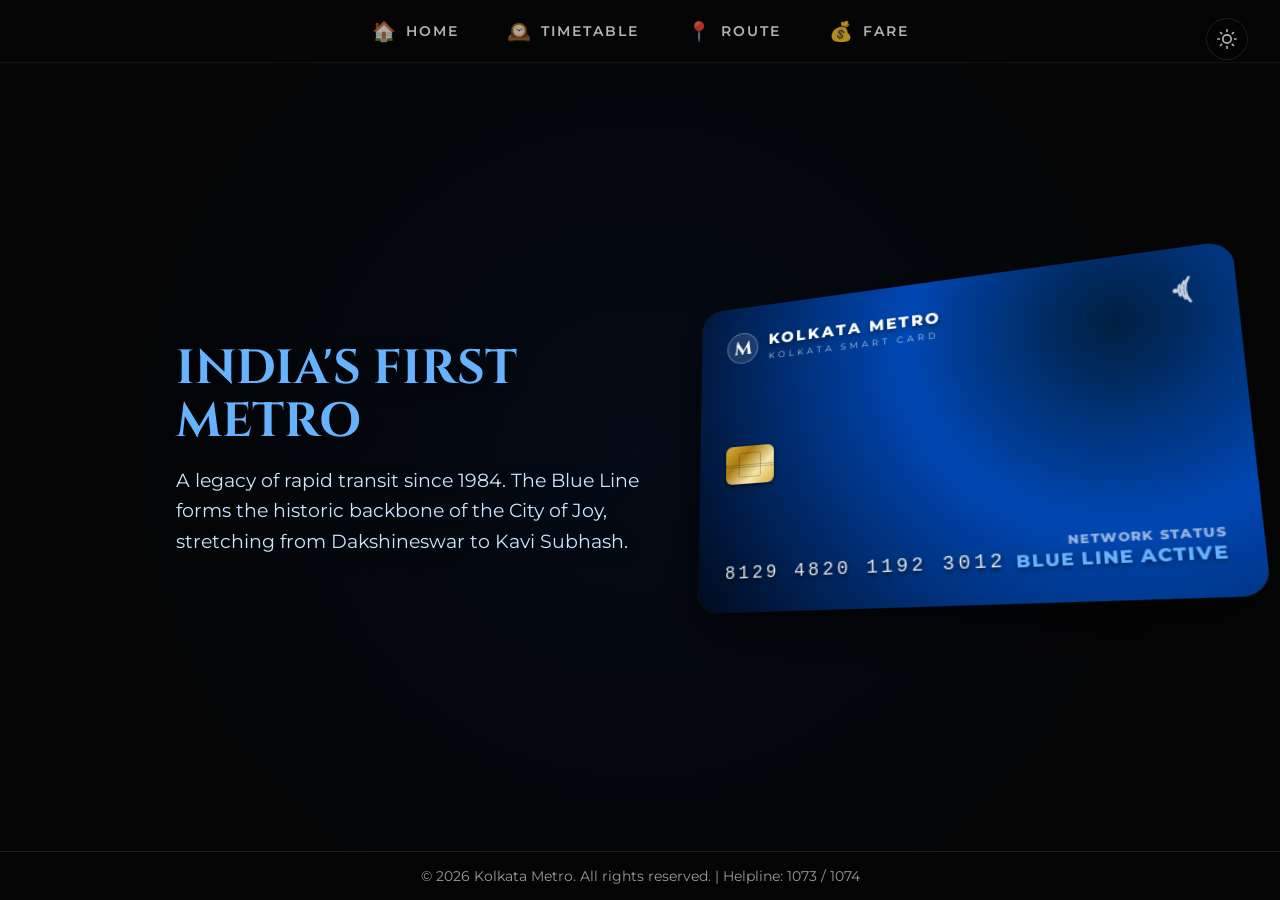
==== index.html @ 082eee9c "Add files via upload" ====
<!DOCTYPE html>
<html lang="en">
<head>
<meta charset="UTF-8">
<meta name="viewport" content="width=device-width, initial-scale=1.0">
<title>Kolkata Metro - The Lifeline</title>
<link href="https://fonts.googleapis.com/css2?family=Cinzel:wght@600;700&family=Montserrat:wght@300;400;600;800&display=swap" rel="stylesheet">

<style>
* {
    box-sizing: border-box;
    margin: 0;
    padding: 0;
}

body, html {
    width: 100%;
    height: 100%;
    background-color: #050505;
    font-family: 'Montserrat', sans-serif;
    overflow: hidden;
    color: #fff;
    transition: background-color 0.5s ease, color 0.5s ease;
    cursor: url("data:image/svg+xml;charset=utf-8,%3Csvg xmlns='http://www.w3.org/2000/svg' width='32' height='32' viewBox='0 0 32 32'%3E%3Crect x='6' y='4' width='20' height='24' rx='4' fill='%230047b3'/%3E%3Crect x='8' y='18' width='16' height='2' fill='%23ffcc80'/%3E%3Crect x='9' y='7' width='14' height='8' rx='1' fill='%23050505'/%3E%3Ccircle cx='11' cy='23' r='2' fill='%23fff'/%3E%3Ccircle cx='21' cy='23' r='2' fill='%23fff'/%3E%3C/svg%3E") 16 16, auto;
    user-select: none;
    -webkit-user-select: none;
    -moz-user-select: none;
    -ms-user-select: none;
}

a, button, .theme-toggle {
    cursor: url("data:image/svg+xml;charset=utf-8,%3Csvg xmlns='http://www.w3.org/2000/svg' width='32' height='32' viewBox='0 0 32 32'%3E%3Crect x='6' y='4' width='20' height='24' rx='4' fill='%238e24aa'/%3E%3Crect x='8' y='18' width='16' height='2' fill='%23fff'/%3E%3Crect x='9' y='7' width='14' height='8' rx='1' fill='%23050505'/%3E%3Ccircle cx='11' cy='23' r='2' fill='%23ffd700'/%3E%3Ccircle cx='21' cy='23' r='2' fill='%23ffd700'/%3E%3C/svg%3E") 16 16, pointer !important;
}

nav {
    position: fixed;
    top: 0;
    z-index: 100;
    width: 100%;
    background: rgba(5, 5, 5, 0.7);
    backdrop-filter: blur(15px);
    border-bottom: 1px solid rgba(255,255,255,0.05);
    display: flex;
    justify-content: center;
    padding: 1.2rem;
    transition: all 0.3s ease;
}

nav ul {
    display: flex;
    gap: 3rem;
    list-style: none;
}

nav a {
    display: flex;
    align-items: center;
    gap: 8px;
    color: rgba(255,255,255,0.7);
    text-decoration: none;
    font-weight: 600;
    letter-spacing: 2px;
    font-size: 0.85rem;
    text-transform: uppercase;
    transition: color 0.3s ease, text-shadow 0.3s ease;
}

.nav-icon {
    font-size: 1.2rem;
    transition: transform 0.3s ease, filter 0.3s ease;
}

nav a:hover, nav a.active {
    color: #fff;
    text-shadow: 0 0 10px rgba(255,255,255,0.5);
}

.theme-toggle {
    position: fixed;
    right: 2rem;
    top: 1.1rem;
    background: rgba(5, 5, 5, 0.7);
    padding: 10px;
    border-radius: 50%;
    border: 1px solid rgba(255,255,255,0.1);
    backdrop-filter: blur(10px);
    z-index: 105;
    color: rgba(255,255,255,0.7);
    transition: color 0.3s ease, background 0.3s ease;
    display: flex;
    align-items: center;
    justify-content: center;
}

.theme-toggle:hover {
    color: #fff;
}

#app-footer {
    position: fixed; 
    bottom: 0; 
    width: 100%; 
    background: rgba(5, 5, 5, 0.9); 
    backdrop-filter: blur(10px); 
    border-top: 1px solid rgba(255,255,255,0.1); 
    padding: 1rem; 
    text-align: center; 
    z-index: 99; 
    color: rgba(255,255,255,0.6); 
    font-size: 0.85rem;
}

body[data-theme="light"] { background-color: #f4f6f9; color: #1a1a1a; }
body[data-theme="light"] nav { background: rgba(255, 255, 255, 0.95); border-bottom: 1px solid rgba(0,0,0,0.1); }
body[data-theme="light"] nav a { color: rgba(0,0,0,0.6); }
body[data-theme="light"] nav a:hover, body[data-theme="light"] nav a.active { color: #0047b3; text-shadow: none; }
body[data-theme="light"] nav a.active::before { background: #0047b3; box-shadow: 0 2px 8px rgba(0, 71, 179, 0.4); }
body[data-theme="light"] .theme-toggle { background: rgba(255, 255, 255, 0.9); color: rgba(0,0,0,0.6); border: 1px solid rgba(0,0,0,0.1); }
body[data-theme="light"] .theme-toggle:hover { color: #000; }
body[data-theme="light"] #app-footer { background: rgba(255, 255, 255, 0.9); border-top: 1px solid rgba(0,0,0,0.1); color: rgba(0,0,0,0.6); }

body[data-theme="light"] .card-face { background-color: #fff; box-shadow: 0 20px 50px rgba(0,0,0,0.15), inset 0 0 0 1px rgba(0,0,0,0.1); }
body[data-theme="light"] .card-back { background-color: #f8f9fa; }
body[data-theme="light"] .back-text { color: #555; }
body[data-theme="light"] .back-logo { color: rgba(0,0,0,0.05); }

body[data-theme="light"] .bg-0 { background: radial-gradient(circle at 80% 20%, #e6f0ff 0%, #b3d4ff 40%, #f0f8ff 100%); }
body[data-theme="light"] .bg-1 { background: radial-gradient(circle at 80% 50%, #e6ffe6 0%, #b3ffcc 40%, #f0fff0 100%); }
body[data-theme="light"] .bg-2 { background: radial-gradient(circle at 20% 50%, #fff0e6 0%, #ffd4b3 40%, #fff8f0 100%); }
body[data-theme="light"] .bg-3 { background: radial-gradient(circle at 20% 80%, #f9e6ff 0%, #e6b3ff 40%, #fcf0ff 100%); }
body[data-theme="light"] .bg-4 { background: radial-gradient(circle at 50% 50%, #f2f2f2 0%, #cccccc 40%, #ffffff 100%); }
body[data-theme="light"] .bg-5 { background: radial-gradient(circle at 20% 80%, #ffffe6 0%, #ffffb3 40%, #fffff0 100%); }
body[data-theme="light"] .bg-6 { background: radial-gradient(circle at 50% 80%, #ffe6e6 0%, #ffb3b3 40%, #fff0f0 100%); }

body[data-theme="light"] .metro-logo { background: rgba(0,0,0,0.05); color: #333; border: 1px solid rgba(0,0,0,0.2); }
body[data-theme="light"] .brand-name { color: #111; text-shadow: none; }
body[data-theme="light"] .smart-card-text { color: #555; }
body[data-theme="light"] .card-number { color: #222; text-shadow: none; }
body[data-theme="light"] .status-text { color: #666; }
body[data-theme="light"] .contactless-icon { stroke: #333; }
body[data-theme="light"] .contactless-icon circle { fill: #333; }

body[data-theme="light"][data-section="3"] .card-face { box-shadow: 0 40px 80px rgba(0, 0, 0, 0.15), inset 0 0 0 1px rgba(0, 0, 0, 0.1); }
body[data-theme="light"][data-section="3"] .contactless-icon { filter: drop-shadow(0 0 10px rgba(0,0,0,0.2)); }

body[data-theme="light"] .text-content { text-shadow: none; background: rgba(255,255,255,0.85); border: 1px solid rgba(0,0,0,0.1); border-radius: 15px; }
body[data-theme="light"] .sec-desc { color: #555 !important; }
body[data-theme="light"] .route-item { color: #444; }
body[data-theme="light"] .fare-table { color: #333; }
body[data-theme="light"] .fare-table th, body[data-theme="light"] .fare-table td { border-bottom: 1px solid rgba(0,0,0,0.1); }
body[data-theme="light"] .fare-table th { color: #b38f00; border-bottom: 2px solid rgba(179, 143, 0, 0.4); }
body[data-theme="light"] .restricted-list li { color: #aa2424; }

body[data-theme="light"][data-section="0"] .sec-title, body[data-theme="light"][data-section="0"] .status-value { color: #0047b3; text-shadow: none;}
body[data-theme="light"][data-section="1"] .sec-title, body[data-theme="light"][data-section="1"] .status-value { color: #008040; text-shadow: none;}
body[data-theme="light"][data-section="2"] .sec-title, body[data-theme="light"][data-section="2"] .status-value { color: #cc6600; text-shadow: none;}
body[data-theme="light"][data-section="3"] .sec-title, body[data-theme="light"][data-section="3"] .status-value { color: #6a1b9a; text-shadow: none;}
body[data-theme="light"][data-section="4"] .sec-title, body[data-theme="light"][data-section="4"] .status-value { color: #333333; text-shadow: none;}
body[data-theme="light"][data-section="5"] .sec-title, body[data-theme="light"][data-section="5"] .status-value { color: #b38f00; text-shadow: none;}
body[data-theme="light"][data-section="6"] .sec-title, body[data-theme="light"][data-section="6"] .status-value { color: #cc0000; text-shadow: none;}

body[data-theme="light"] #environment-glow { background: radial-gradient(circle at 50% 50%, rgba(0, 0, 0, 0.05) 0%, transparent 70%) !important; }

#environment-glow {
    position: fixed;
    top: 50%;
    left: 50%;
    transform: translate(-50%, -50%);
    width: 100vw;
    height: 100vh;
    background: radial-gradient(circle at 50% 50%, rgba(0, 71, 179, 0.1) 0%, transparent 70%);
    z-index: 0;
    pointer-events: none;
    transition: background 1.5s ease;
}

#fixed-card-container {
    position: fixed;
    top: 0;
    left: 0;
    width: 100vw;
    height: 100vh;
    z-index: 5;
    perspective: 1200px;
    pointer-events: none;
    animation: float 6s ease-in-out infinite;
}

@keyframes float {
    0%, 100% { transform: translateY(0px); }
    50% { transform: translateY(-15px); }
}

.card-positioner {
    position: absolute;
    width: 85.6vw;
    max-width: 450px;
    aspect-ratio: 1.586 / 1;
    top: 50%;
    left: 50%;
    transform: translate(-50%, -50%) rotateY(0deg) rotateX(0deg) scale(1);
    transition: transform 1.5s cubic-bezier(0.25, 1, 0.5, 1), top 1.5s cubic-bezier(0.25, 1, 0.5, 1), left 1.5s cubic-bezier(0.25, 1, 0.5, 1);
    transform-style: preserve-3d;
}

.metro-card {
    width: 100%;
    height: 100%;
    position: relative;
    transition: transform 0.4s ease-out;
    transform-style: preserve-3d;
}

.card-face {
    position: absolute;
    top: 0;
    left: 0;
    width: 100%;
    height: 100%;
    border-radius: 20px;
    backface-visibility: hidden;
    overflow: hidden;
    box-shadow: 0 20px 50px rgba(0,0,0,0.8), inset 0 0 0 1px rgba(255,255,255,0.1);
    background-color: #111;
    transition: box-shadow 1.5s ease, background-color 0.5s ease;
}

.card-back {
    transform: rotateY(180deg);
    background-color: #1a1a1a;
    display: flex;
    flex-direction: column;
}

.mag-stripe {
    width: 100%;
    height: 15%;
    background: #000;
    margin-top: 10%;
    opacity: 0.9;
}

.back-text {
    padding: 8%;
    font-size: 0.65rem;
    color: rgba(255,255,255,0.6);
    text-align: left;
    font-weight: 600;
    letter-spacing: 1px;
}

.back-logo {
    position: absolute;
    bottom: 5%;
    right: 8%;
    font-family: 'Cinzel', serif;
    font-size: 3rem;
    color: rgba(255,255,255,0.05);
    font-weight: 800;
}

.layer {
    position: absolute;
    top: 0;
    left: 0;
    width: 100%;
    height: 100%;
    pointer-events: none;
}

.bg-layer {
    opacity: 0;
    transition: opacity 1.5s ease;
}

.bg-0 { background: radial-gradient(circle at 80% 20%, #001f3f 0%, #0047b3 40%, #000a1a 100%); }
.bg-1 { background: radial-gradient(circle at 80% 50%, #00331a 0%, #00a859 40%, #001a0d 100%); }
.bg-2 { background: radial-gradient(circle at 20% 50%, #663300 0%, #ff8c00 40%, #1a0d00 100%); }
.bg-3 { background: radial-gradient(circle at 20% 80%, #2a004d 0%, #8e24aa 40%, #0d001a 100%); }
.bg-4 { background: radial-gradient(circle at 50% 50%, #1a1a1a 0%, #333 40%, #000 100%); }
.bg-5 { background: radial-gradient(circle at 20% 80%, #332b00 0%, #665200 40%, #0a0800 100%); }
.bg-6 { background: radial-gradient(circle at 50% 80%, #4d0000 0%, #aa2424 40%, #1a0000 100%); }

.ui-overlay {
    padding: 25px;
    display: flex;
    flex-direction: column;
    justify-content: space-between;
    z-index: 5;
}

.card-header {
    display: flex;
    justify-content: space-between;
    align-items: flex-start;
}

.logo-group {
    display: flex;
    align-items: center;
    gap: 10px;
}

.metro-logo {
    width: 30px;
    height: 30px;
    background: rgba(255,255,255,0.1);
    border-radius: 50%;
    display: flex;
    justify-content: center;
    align-items: center;
    font-family: 'Cinzel', serif;
    font-weight: 700;
    font-size: 18px;
    color: #fff;
    border: 1px solid rgba(255,255,255,0.3);
    backdrop-filter: blur(5px);
}

.brand-name {
    color: #fff;
    font-size: 14px;
    font-weight: 800;
    letter-spacing: 2px;
    text-shadow: 0 2px 5px rgba(0,0,0,0.5);
}

.smart-card-text {
    font-size: 8px;
    color: rgba(255,255,255,0.7);
    letter-spacing: 3px;
    text-transform: uppercase;
    margin-top: 2px;
}

.contactless-icon {
    width: 24px;
    height: 24px;
    opacity: 0.8;
    transition: filter 0.5s ease, opacity 0.5s ease;
}

.chip {
    width: 45px;
    height: 35px;
    background: linear-gradient(135deg, #d4af37, #aa7c11, #f3e5ab, #d4af37);
    border-radius: 6px;
    margin-top: 20px;
    position: relative;
    overflow: hidden;
    box-shadow: 0 2px 5px rgba(0,0,0,0.5);
    transition: box-shadow 0.5s ease, filter 0.5s ease;
}

.chip::before, .chip::after {
    content: '';
    position: absolute;
    border: 1px solid rgba(0,0,0,0.2);
}

.chip::before {
    top: 6px; bottom: 6px; left: 12px; right: 12px;
    border-radius: 2px;
}

.chip::after {
    top: 17px; width: 100%; height: 1px;
}

.card-footer {
    display: flex;
    justify-content: space-between;
    align-items: flex-end;
}

.card-number {
    font-family: 'Courier New', monospace;
    color: rgba(255,255,255,0.9);
    font-size: 16px;
    letter-spacing: 3px;
    text-shadow: 0 2px 4px rgba(0,0,0,0.8);
}

.status-indicator {
    text-align: right;
}

.status-text {
    font-size: 10px;
    font-weight: 800;
    letter-spacing: 1px;
    color: rgba(255,255,255,0.6);
    text-transform: uppercase;
}

.status-value {
    font-size: 14px;
    font-weight: 800;
    letter-spacing: 1px;
    transition: color 1.5s ease;
    text-shadow: 0 2px 5px rgba(0,0,0,0.5);
}

body[data-section="0"] .bg-0,
body[data-section="1"] .bg-1,
body[data-section="2"] .bg-2,
body[data-section="3"] .bg-3,
body[data-section="4"] .bg-4,
body[data-section="5"] .bg-5,
body[data-section="6"] .bg-6 { 
    opacity: 1; 
}

#scroll-container {
    position: relative;
    z-index: 10;
    height: 100vh;
    overflow-y: auto;
    overflow-x: hidden;
    scroll-snap-type: y mandatory;
    scroll-behavior: smooth;
    cursor: url("data:image/svg+xml;charset=utf-8,%3Csvg xmlns='http://www.w3.org/2000/svg' width='32' height='32' viewBox='0 0 32 32'%3E%3Crect x='6' y='4' width='20' height='24' rx='4' fill='%230047b3'/%3E%3Crect x='8' y='18' width='16' height='2' fill='%23ffcc80'/%3E%3Crect x='9' y='7' width='14' height='8' rx='1' fill='%23050505'/%3E%3Ccircle cx='11' cy='23' r='2' fill='%23fff'/%3E%3Ccircle cx='21' cy='23' r='2' fill='%23fff'/%3E%3C/svg%3E") 16 16, grab;
}

#scroll-container:active {
    cursor: url("data:image/svg+xml;charset=utf-8,%3Csvg xmlns='http://www.w3.org/2000/svg' width='32' height='32' viewBox='0 0 32 32'%3E%3Crect x='6' y='4' width='20' height='24' rx='4' fill='%2300a859'/%3E%3Crect x='8' y='18' width='16' height='2' fill='%23fff'/%3E%3Crect x='9' y='7' width='14' height='8' rx='1' fill='%23050505'/%3E%3Ccircle cx='11' cy='23' r='3' fill='%23ffd700'/%3E%3Ccircle cx='21' cy='23' r='3' fill='%23ffd700'/%3E%3C/svg%3E") 16 16, grabbing;
}

.text-content, nav {
    cursor: url("data:image/svg+xml;charset=utf-8,%3Csvg xmlns='http://www.w3.org/2000/svg' width='32' height='32' viewBox='0 0 32 32'%3E%3Crect x='6' y='4' width='20' height='24' rx='4' fill='%230047b3'/%3E%3Crect x='8' y='18' width='16' height='2' fill='%23ffcc80'/%3E%3Crect x='9' y='7' width='14' height='8' rx='1' fill='%23050505'/%3E%3Ccircle cx='11' cy='23' r='2' fill='%23fff'/%3E%3Ccircle cx='21' cy='23' r='2' fill='%23fff'/%3E%3C/svg%3E") 16 16, default;
}

.section {
    height: 100vh;
    width: 100%;
    scroll-snap-align: start;
    display: flex;
    align-items: center;
    position: relative;
    pointer-events: none; 
}

.text-content {
    padding: 3rem;
    max-width: 600px;
    opacity: 0.3;
    transform: translateY(20px);
    transition: opacity 1s ease, transform 1s ease;
    text-shadow: 0 5px 15px rgba(0,0,0,0.8);
    pointer-events: auto;
}

.in-view .text-content {
    opacity: 1;
    transform: translateY(0);
}

.sec-title {
    font-family: 'Cinzel', serif;
    font-size: 3rem;
    margin-bottom: 1rem;
    line-height: 1.1;
    transition: color 1.5s ease;
}

.sec-desc {
    font-size: 1.2rem;
    line-height: 1.6;
    transition: color 1.5s ease;
}

.route-list {
    margin-top: 1.5rem;
    display: flex;
    flex-direction: column;
    gap: 1.2rem;
}

.route-item {
    display: flex;
    align-items: center;
    gap: 15px;
    font-size: 1.1rem;
    color: #e0e0e0;
}

.r-dot {
    width: 16px;
    height: 16px;
    border-radius: 50%;
    flex-shrink: 0;
}

.r-dot.blue { background: #0047b3; box-shadow: 0 0 10px #0047b3; }
.r-dot.green { background: #00a859; box-shadow: 0 0 10px #00a859; }
.r-dot.orange { background: #ff8c00; box-shadow: 0 0 10px #ff8c00; }
.r-dot.purple { background: #8e24aa; box-shadow: 0 0 10px #8e24aa; }

.fare-table {
    width: 100%;
    border-collapse: collapse;
    margin-top: 1.5rem;
    color: #fff;
    font-size: 1.1rem;
}

.fare-table th, .fare-table td {
    padding: 12px 15px;
    border-bottom: 1px solid rgba(255,255,255,0.1);
    text-align: left;
}

.fare-table th {
    color: #ffd700;
    font-family: 'Cinzel', serif;
    letter-spacing: 1px;
    border-bottom: 2px solid rgba(255, 215, 0, 0.4);
}

.restricted-list {
    list-style-type: none;
    margin-top: 1.5rem;
    display: grid;
    grid-template-columns: 1fr 1fr;
    gap: 1rem;
}

.restricted-list li {
    font-size: 0.95rem;
    color: #ffcccc;
    display: flex;
    align-items: flex-start;
    gap: 10px;
    line-height: 1.4;
}

.restricted-list li::before {
    content: '✕';
    color: #ff4444;
    font-weight: bold;
    font-size: 1.1rem;
}

.warning-text {
    margin-top: 1.5rem;
    color: #ff6666;
    font-weight: 600;
    font-size: 1.1rem;
    letter-spacing: 1px;
}

body[data-section="0"] .sec-title { color: #66b2ff; }
body[data-section="1"] .sec-title { color: #66ffa6; }
body[data-section="2"] .sec-title { color: #ffcc80; }
body[data-section="3"] .sec-title { color: #e1bee7; }
body[data-section="4"] .sec-title { color: #ffffff; }
body[data-section="5"] .sec-title { color: #ffd700; }
body[data-section="6"] .sec-title { color: #ff6666; }

body[data-section="0"] .sec-desc { color: #cce5ff; }
body[data-section="1"] .sec-desc { color: #b3ffcc; }
body[data-section="2"] .sec-desc { color: #ffe0b2; }
body[data-section="3"] .sec-desc { color: #f3e5f5; }
body[data-section="4"] .sec-desc { color: #cccccc; }
body[data-section="5"] .sec-desc { color: #ffe066; }
body[data-section="6"] .sec-desc { color: #ffcccc; }

body[data-section="0"] .status-value { color: #66b2ff; }
body[data-section="1"] .status-value { color: #66ffa6; }
body[data-section="2"] .status-value { color: #ffcc80; }
body[data-section="3"] .status-value { color: #e1bee7; }
body[data-section="4"] .status-value { color: #ffffff; }
body[data-section="5"] .status-value { color: #ffd700; }
body[data-section="6"] .status-value { color: #ff6666; }

@media (min-width: 769px) {
    .text-content { transition: opacity 1.2s ease, transform 1.2s cubic-bezier(0.2, 0.8, 0.2, 1); }
    
    .section:nth-of-type(odd) .text-content { transform: translateX(-80px); }
    .section:nth-of-type(odd) { justify-content: flex-start; padding-left: 10vw; text-align: left; }

    .section:nth-of-type(even) .text-content { transform: translateX(80px); }
    .section:nth-of-type(even) { justify-content: flex-end; padding-right: 10vw; text-align: right; }
    
    .in-view.section .text-content { transform: translateX(0); }

    body[data-section="0"] .card-positioner {
        left: 75%; top: 50%;
        transform: translate(-50%, -50%) rotateY(-25deg) rotateX(15deg) rotateZ(-5deg) scale(1.15) translateZ(50px);
    }

    body[data-section="1"] .card-positioner {
        left: 25%; top: 55%;
        transform: translate(-50%, -50%) rotateY(35deg) rotateX(-20deg) rotateZ(10deg) scale(1.25) translateZ(100px);
    }
    body[data-section="1"] .chip { box-shadow: 0 0 40px #d4af37; filter: brightness(1.3); }

    body[data-section="2"] .card-positioner {
        left: 75%; top: 45%;
        transform: translate(-50%, -50%) rotateY(-40deg) rotateX(25deg) rotateZ(-10deg) scale(0.95) translateZ(-50px);
    }

    body[data-section="3"] .card-positioner {
        left: 25%; top: 50%;
        transform: translate(-50%, -50%) rotateY(360deg) rotateX(5deg) rotateZ(0deg) scale(1.2) translateZ(150px);
    }
    body[data-section="3"] .contactless-icon { filter: drop-shadow(0 0 20px #fff) drop-shadow(0 0 40px #e1bee7); opacity: 1; transform: scale(1.2); }
    body[data-section="3"] .card-face { box-shadow: 0 40px 80px rgba(0, 0, 0, 0.95), inset 0 0 0 1px rgba(255, 255, 255, 0.3); }

    body[data-section="4"] .card-positioner {
        left: 75%; top: 50%;
        transform: translate(-50%, -50%) rotateY(345deg) rotateX(10deg) rotateZ(5deg) scale(1.1) translateZ(0);
    }
    body[data-section="4"] .route-list { align-items: flex-start; }

    body[data-section="5"] .card-positioner {
        left: 25%; top: 55%;
        transform: translate(-50%, -50%) rotateY(330deg) rotateX(45deg) rotateZ(-15deg) scale(1.2) translateZ(80px);
    }
    body[data-section="5"] .fare-table { margin-left: auto; margin-right: 0; }

    body[data-section="6"] .card-positioner {
        left: 75%; top: 50%;
        transform: translate(-50%, -50%) rotateY(35deg) rotateX(-15deg) rotateZ(10deg) scale(1.1) translateZ(50px);
    }
    body[data-section="6"] .restricted-list { justify-content: flex-start; text-align: left; }
}

@media (max-width: 768px) {
    nav { 
        position: fixed;
        top: auto;
        bottom: 0;
        padding: 0; 
        background: rgba(5, 5, 5, 0.95);
        border-bottom: none;
        border-top: 1px solid rgba(255,255,255,0.05);
    }
    
    .theme-toggle {
        position: fixed;
        right: 1rem;
        top: 1rem;
        transform: none;
    }

    nav ul { 
        display: flex;
        gap: 0; 
        justify-content: space-between; 
        width: 100%; 
        flex-wrap: nowrap; 
        padding: 0; 
        margin: 0;
    }
    
    nav li {
        flex: 1;
        display: flex;
    }

    nav a { 
        display: flex;
        flex-direction: column;
        align-items: center;
        justify-content: center;
        width: 100%;
        padding: 12px 0 8px 0;
        font-size: 0.65rem; 
        letter-spacing: 1px; 
        text-align: center; 
        position: relative;
        color: rgba(255,255,255,0.5);
        gap: 0;
    }
    
    .nav-icon {
        font-size: 1.5rem;
        margin-bottom: 4px;
    }
    
    nav a.active {
        color: #00a8ff;
        text-shadow: 0 0 10px rgba(0, 168, 255, 0.3);
    }
    
    nav a.active .nav-icon {
        transform: translateY(-2px);
    }
    
    nav a.active::before {
        content: '';
        position: absolute;
        top: 0;
        left: 50%;
        transform: translateX(-50%);
        width: 32px;
        height: 3px;
        background: #00a8ff;
        box-shadow: 0 2px 8px #00a8ff;
        border-radius: 0 0 4px 4px;
    }

    .ui-overlay { padding: 20px; }
    .brand-name { font-size: 12px; }
    .card-number { font-size: 14px; }
    
    .sec-title { font-size: 1.8rem; margin-bottom: 0.5rem; }
    .sec-desc, .route-item { font-size: 0.95rem; }
    .fare-table { font-size: 0.85rem; margin-top: 1rem; }
    .fare-table th, .fare-table td { padding: 8px 5px; }

    .route-list { align-items: center; text-align: left; }
    .fare-table { margin-left: auto; margin-right: auto; }
    
    .restricted-list { grid-template-columns: 1fr; gap: 0.5rem; }
    .restricted-list li { font-size: 0.85rem; }
    .warning-text { font-size: 0.9rem; }

    .text-content {
        position: absolute;
        bottom: 12vh;
        left: 50%;
        transform: translateX(-50%) translateY(20px);
        width: 90%;
        padding: 1.5rem;
        text-align: center;
        background: rgba(0,0,0,0.5);
        border-radius: 15px;
        backdrop-filter: blur(10px);
        border: 1px solid rgba(255,255,255,0.05);
        max-height: 50vh;
        overflow-y: auto;
    }

    .in-view .text-content {
        transform: translateX(-50%) translateY(0);
    }

    .card-positioner {
        width: 85vw;
        top: 25vh;
        left: 50%;
    }

    body[data-section="0"] .card-positioner { transform: translate(-50%, -50%) scale(1); }
    body[data-section="1"] .card-positioner { transform: translate(-50%, -50%) rotateY(-15deg) rotateX(10deg) scale(1.05); }
    body[data-section="2"] .card-positioner { transform: translate(-50%, -50%) rotateY(15deg) rotateX(5deg) scale(1.05); }
    body[data-section="3"] .card-positioner { transform: translate(-50%, -50%) rotateY(360deg) scale(1.1); }
    body[data-section="4"] .card-positioner { transform: translate(-50%, -50%) rotateY(345deg) scale(0.9); }
    body[data-section="5"] .card-positioner { transform: translate(-50%, -50%) rotateY(375deg) scale(0.9); }
    body[data-section="6"] .card-positioner { transform: translate(-50%, -50%) rotateY(15deg) scale(0.9); top: 20vh; }
    
    #app-footer { display: none !important; } 
}
</style>
</head>
<body data-section="0">

<div id="environment-glow"></div>

<div id="fixed-card-container">
    <div class="card-positioner">
        <div class="metro-card" id="metroCard">
            <div class="card-face card-front">
                <div class="layer bg-layer bg-0"></div>
                <div class="layer bg-layer bg-1"></div>
                <div class="layer bg-layer bg-2"></div>
                <div class="layer bg-layer bg-3"></div>
                <div class="layer bg-layer bg-4"></div>
                <div class="layer bg-layer bg-5"></div>
                <div class="layer bg-layer bg-6"></div>
                
                <div class="layer ui-overlay">
                    <div class="card-header">
                        <div class="logo-group">
                            <div class="metro-logo">M</div>
                            <div>
                                <div class="brand-name">KOLKATA METRO</div>
                                <div class="smart-card-text">Kolkata Smart Card</div>
                            </div>
                        </div>
                        <svg class="contactless-icon" viewBox="0 0 24 24" fill="none" stroke="white" stroke-width="2" stroke-linecap="round" stroke-linejoin="round">
                            <path d="M8.5 16.5a10.5 10.5 0 0 1 0-9"/>
                            <path d="M12 19.5a14.5 14.5 0 0 1 0-15"/>
                            <path d="M15.5 22.5a18.5 18.5 0 0 1 0-21"/>
                            <circle cx="5" cy="12" r="1" fill="white"/>
                        </svg>
                    </div>
                    
                    <div class="chip"></div>
                    
                    <div class="card-footer">
                        <div class="card-number">8129 4820 1192 3012</div>
                        <div class="status-indicator">
                            <div class="status-text">NETWORK STATUS</div>
                            <div class="status-value" id="dynamic-status">VALID ALL LINES</div>
                        </div>
                    </div>
                </div>
            </div>
            
            <div class="card-face card-back">
                <div class="mag-stripe"></div>
                <div class="back-text">
                    <p style="margin-bottom: 10px; color: #d4af37;">PROPERTY OF KOLKATA METRO</p>
                    <p>If found, please return to the nearest metro station.</p>
                    <p style="margin-top: 25px; font-size: 0.55rem; font-family: 'Courier New', monospace;">HELPLINE: 1073 / 1074</p>
                </div>
                <div class="back-logo">M</div>
            </div>
        </div>
    </div>
</div>

<button id="themeToggle" class="theme-toggle" aria-label="Toggle Theme">
    <svg id="sun-icon" width="20" height="20" viewBox="0 0 24 24" fill="none" stroke="currentColor" stroke-width="2" stroke-linecap="round" stroke-linejoin="round">
        <circle cx="12" cy="12" r="5"></circle>
        <line x1="12" y1="1" x2="12" y2="3"></line>
        <line x1="12" y1="21" x2="12" y2="23"></line>
        <line x1="4.22" y1="4.22" x2="5.64" y2="5.64"></line>
        <line x1="18.36" y1="18.36" x2="19.78" y2="19.78"></line>
        <line x1="1" y1="12" x2="3" y2="12"></line>
        <line x1="21" y1="12" x2="23" y2="12"></line>
        <line x1="4.22" y1="19.78" x2="5.64" y2="18.36"></line>
        <line x1="18.36" y1="5.64" x2="19.78" y2="4.22"></line>
    </svg>
    <svg id="moon-icon" style="display: none;" width="20" height="20" viewBox="0 0 24 24" fill="none" stroke="currentColor" stroke-width="2" stroke-linecap="round" stroke-linejoin="round">
        <path d="M21 12.79A9 9 0 1 1 11.21 3 7 7 0 0 0 21 12.79z"></path>
    </svg>
</button>

<nav id="main-nav">
    <ul>
        <li>
            <a href="index.html" class="nav-link active">
                <span class="nav-icon">🏠</span>
                <span class="nav-text">Home</span>
            </a>
        </li>
        <li>
            <a href="time_table.html" class="nav-link">
                <span class="nav-icon">🕰️</span>
                <span class="nav-text">Timetable</span>
            </a>
        </li>
        <li>
            <a href="route.html" class="nav-link">
                <span class="nav-icon">📍</span>
                <span class="nav-text">Route</span>
            </a>
        </li>
        <li>
            <a href="fare.html" class="nav-link">
                <span class="nav-icon">💰</span>
                <span class="nav-text">Fare</span>
            </a>
        </li>
    </ul>
</nav>

<div id="scroll-container">
    <div class="section" id="home">
        <div class="text-content">
            <h1 class="sec-title">INDIA'S FIRST METRO</h1>
            <p class="sec-desc">A legacy of rapid transit since 1984. The Blue Line forms the historic backbone of the City of Joy, stretching from Dakshineswar to Kavi Subhash.</p>
        </div>
    </div>
    
    <div class="section">
        <div class="text-content">
            <h2 class="sec-title">ASIA'S FIRST UNDERWATER METRO</h2>
            <p class="sec-desc">Experience the Green Line. Journey through Asia's first underwater transportation tunnel, plunging beneath the mighty Hooghly River.</p>
        </div>
    </div>

    <div class="section">
        <div class="text-content">
            <h2 class="sec-title">EXPANDING HORIZONS</h2>
            <p class="sec-desc">Connecting the city like never before. The expanding Orange Line bridges crucial gaps, bringing the metropolis closer together.</p>
        </div>
    </div>

    <div class="section">
        <div class="text-content">
            <h2 class="sec-title">ONE SMART NETWORK</h2>
            <p class="sec-desc">Blue, Green, Orange, or Purple. Navigate the expanding, fully air-conditioned network effortlessly with a single, contactless tap.</p>
        </div>
    </div>

    <div class="section" id="routes">
        <div class="text-content">
            <h2 class="sec-title">NETWORK ROUTES</h2>
            <div class="route-list">
                <div class="route-item"><span class="r-dot blue"></span> Dakshineswar ↔ Kavi Subhash</div>
                <div class="route-item"><span class="r-dot green"></span> Salt Lake Sec V ↔ Howrah Maidan</div>
                <div class="route-item"><span class="r-dot purple"></span> Joka ↔ Majerhat</div>
                <div class="route-item"><span class="r-dot orange"></span> Kavi Subhash ↔ Hemanta Mukhopadhyay</div>
                <div class="route-item"><span class="r-dot yellow"></span> Noapara ↔ Jai Hind Biman Bandar</div>
            </div>
        </div>
    </div>

    <div class="section" id="fare">
        <div class="text-content">
            <h2 class="sec-title">FARE STRUCTURE</h2>
            <p class="sec-desc">Affordable transit for everyone. Use your Smart Card for seamless travel and bonus recharge value.</p>
            <table class="fare-table">
                <tr><th>Distance (km)</th><th>Standard Fare</th></tr>
                <tr><td>0 - 2 km</td><td>₹ 5.00</td></tr>
                <tr><td>2 - 5 km</td><td>₹ 10.00</td></tr>
                <tr><td>5 - 10 km</td><td>₹ 15.00</td></tr>
                <tr><td>10 - 20 km</td><td>₹ 20.00</td></tr>
                <tr><td>Above 20 km</td><td>₹ 25.00</td></tr>
            </table>
        </div>
    </div>

    <div class="section" id="regulations">
        <div class="text-content">
            <h2 class="sec-title">METRO REGULATIONS</h2>
            <p class="sec-desc">For the safety and comfort of all passengers, the following items cannot be taken inside the metro premises.</p>
            <ul class="restricted-list">
                <li>Raw fish, meat</li>
                <li>Sealed or unsealed charged batteries</li>
                <li>Large quantities of fish/meat (for business)</li>
                <li>Objects longer than 4 feet</li>
                <li>Dynamite, explosives, flammable substances</li>
                <li>Screwdrivers, hammers, knives, saws, tools</li>
                <li>Petrol, acid, liquids, large batteries</li>
                <li>Toxic substances, tear gas</li>
                <li>Dead bodies, skeletons, human body parts</li>
                <li>Carcasses of dead animals</li>
            </ul>
            <p class="warning-text">If caught carrying these, a fine will be imposed.</p>
        </div>
    </div>
</div>

<footer id="app-footer">
    <p>&copy; 2026 Kolkata Metro. All rights reserved. | Helpline: 1073 / 1074</p>
</footer>

<script>
const sections = document.querySelectorAll('.section');
const statusValue = document.getElementById('dynamic-status');
const scrollContainer = document.getElementById('scroll-container');
const navLinks = document.querySelectorAll('.nav-link');

const lineStatuses = [
    "BLUE LINE ACTIVE",
    "GREEN LINE ACTIVE",
    "ORANGE LINE ACTIVE",
    "VALID ALL LINES",
    "ROUTES MAP",
    "FARE INFO",
    "RESTRICTED ITEMS"
];

const observerOptions = {
    root: scrollContainer,
    threshold: 0.5
};

const observer = new IntersectionObserver((entries) => {
    entries.forEach(entry => {
        if (entry.isIntersecting) {
            entry.target.classList.add('in-view');
            
            const index = Array.from(sections).indexOf(entry.target);
            document.body.setAttribute('data-section', index);
            
            statusValue.textContent = lineStatuses[index];
            
            let currentId = entry.target.id;
            if(!currentId) currentId = 'home';
            
            navLinks.forEach(link => {
                link.classList.remove('active');
                if(link.getAttribute('href') === `#${currentId}`) {
                    link.classList.add('active');
                }
            });
        } else {
            entry.target.classList.remove('in-view');
        }
    });
}, observerOptions);

sections.forEach(sec => observer.observe(sec));

navLinks.forEach(anchor => {
    anchor.addEventListener('click', function (e) {
        const href = this.getAttribute('href');
        
        if (href.startsWith('#')) {
            e.preventDefault();
            const targetId = href.substring(1);
            const targetSection = document.getElementById(targetId);
            if(targetSection) {
                targetSection.scrollIntoView({ behavior: 'smooth' });
            }
        }
    });
});

let tiltTimeout;
const metroCard = document.getElementById('metroCard');
let isDragging = false;
let startX, startY;
let rotX = 0, rotY = 0;

const resetCardRotation = () => {
    rotX = 0;
    rotY = 0;
    metroCard.style.transform = `rotateY(0deg) rotateX(0deg)`;
};

scrollContainer.addEventListener('mousedown', (e) => {
    if (e.target.closest('nav') || e.target.closest('.text-content') || e.target.closest('.theme-toggle')) return;
    isDragging = true;
    startX = e.clientX;
    startY = e.clientY;
    metroCard.style.transition = 'none';
    clearTimeout(tiltTimeout);
});

document.addEventListener('mousemove', (e) => {
    if (isDragging) {
        const walkX = (e.clientX - startX) * 0.8;
        const walkY = (e.clientY - startY) * 0.8;
        
        rotX -= walkY;
        if (Math.cos(rotX * Math.PI / 180) < 0) {
            rotY -= walkX;
        } else {
            rotY += walkX;
        }
        
        metroCard.style.transform = `rotateY(${rotY}deg) rotateX(${rotX}deg)`;
        
        startX = e.clientX;
        startY = e.clientY;
    } else if(window.innerWidth > 768) {
        const xAxis = (window.innerWidth / 2 - e.clientX) / 45; 
        const yAxis = (window.innerHeight / 2 - e.clientY) / 45;
        metroCard.style.transform = `rotateY(${xAxis}deg) rotateX(${yAxis}deg)`;
        
        clearTimeout(tiltTimeout);
        tiltTimeout = setTimeout(resetCardRotation, 500); 
    }
});

document.addEventListener('mouseup', () => {
    if (isDragging) {
        isDragging = false;
        metroCard.style.transition = 'transform 0.6s ease-out';
        tiltTimeout = setTimeout(resetCardRotation, 1500);
    }
});

scrollContainer.addEventListener('touchstart', (e) => {
    if (e.target.closest('nav') || e.target.closest('.text-content') || e.target.closest('.theme-toggle')) return;
    isDragging = true;
    startX = e.touches[0].clientX;
    startY = e.touches[0].clientY;
    metroCard.style.transition = 'none';
    clearTimeout(tiltTimeout);
});

scrollContainer.addEventListener('touchmove', (e) => {
    if (!isDragging) return;
    
    const currentX = e.touches[0].clientX;
    const currentY = e.touches[0].clientY;
    
    const walkX = currentX - startX;
    const walkY = currentY - startY;

    if (Math.abs(walkX) > Math.abs(walkY)) {
        e.preventDefault(); 
    }

    rotX -= walkY * 0.8;
    if (Math.cos(rotX * Math.PI / 180) < 0) {
        rotY -= walkX * 0.8;
    } else {
        rotY += walkX * 0.8;
    }
    
    metroCard.style.transform = `rotateY(${rotY}deg) rotateX(${rotX}deg)`;
    
    startX = currentX;
    startY = currentY;
}, { passive: false });

scrollContainer.addEventListener('touchend', () => {
    if (isDragging) {
        isDragging = false;
        metroCard.style.transition = 'transform 0.6s ease-out';
        tiltTimeout = setTimeout(resetCardRotation, 1500);
    }
});

document.addEventListener('mouseleave', () => {
    if(window.innerWidth > 768 && !isDragging) {
        resetCardRotation();
    }
});

const themeToggleBtn = document.getElementById('themeToggle');
const sunIcon = document.getElementById('sun-icon');
const moonIcon = document.getElementById('moon-icon');

if (themeToggleBtn) {
    themeToggleBtn.addEventListener('click', () => {
        const isLight = document.body.getAttribute('data-theme') === 'light';
        if (isLight) {
            document.body.removeAttribute('data-theme');
            sunIcon.style.display = 'block';
            moonIcon.style.display = 'none';
        } else {
            document.body.setAttribute('data-theme', 'light');
            sunIcon.style.display = 'none';
            moonIcon.style.display = 'block';
        }
    });
}

document.addEventListener('contextmenu', event => event.preventDefault());
document.addEventListener('copy', event => event.preventDefault());
document.addEventListener('cut', event => event.preventDefault());
document.addEventListener('selectstart', event => event.preventDefault());
</script>

</body>
</html>
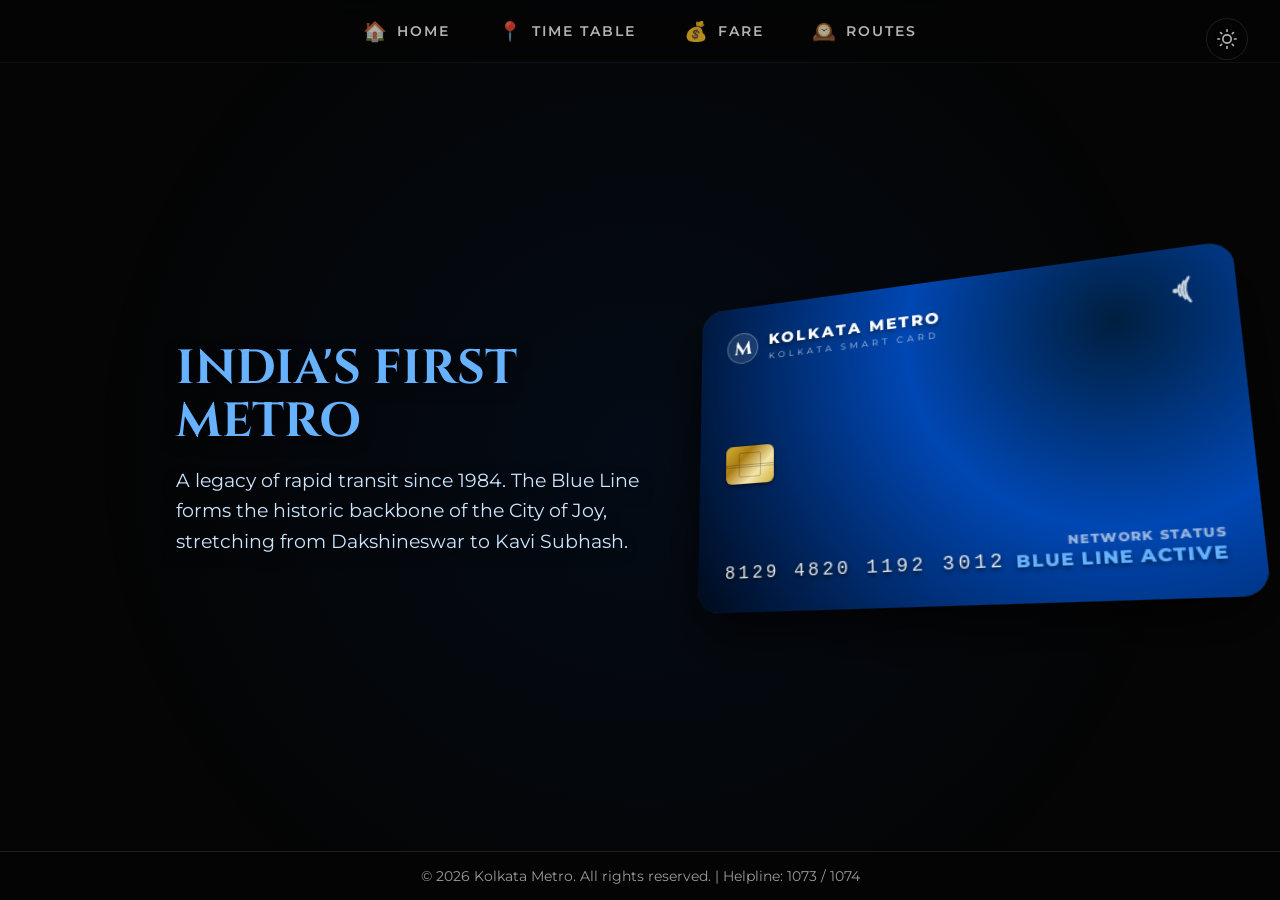
==== commit 202fe04e: "Update index.html" ====
--- a/index.html
+++ b/index.html
@@ -203,6 +203,13 @@
     transform-style: preserve-3d;
 }
 
+.spin-wrapper {
+    width: 100%;
+    height: 100%;
+    transform-style: preserve-3d;
+    transition: transform 0.8s cubic-bezier(0.25, 1, 0.5, 1);
+}
+
 .metro-card {
     width: 100%;
     height: 100%;
@@ -627,6 +634,24 @@
 }
 
 @media (max-width: 768px) {
+    #scroll-container {
+        display: flex;
+        flex-direction: row;
+        overflow-x: auto;
+        overflow-y: hidden;
+        scroll-snap-type: x mandatory;
+        scrollbar-width: none;
+        -ms-overflow-style: none;
+    }
+    #scroll-container::-webkit-scrollbar {
+        display: none;
+    }
+
+    .section {
+        flex: 0 0 100vw;
+        width: 100vw;
+    }
+
     nav { 
         position: fixed;
         top: auto;
@@ -761,53 +786,55 @@
 
 <div id="fixed-card-container">
     <div class="card-positioner">
-        <div class="metro-card" id="metroCard">
-            <div class="card-face card-front">
-                <div class="layer bg-layer bg-0"></div>
-                <div class="layer bg-layer bg-1"></div>
-                <div class="layer bg-layer bg-2"></div>
-                <div class="layer bg-layer bg-3"></div>
-                <div class="layer bg-layer bg-4"></div>
-                <div class="layer bg-layer bg-5"></div>
-                <div class="layer bg-layer bg-6"></div>
-                
-                <div class="layer ui-overlay">
-                    <div class="card-header">
-                        <div class="logo-group">
-                            <div class="metro-logo">M</div>
-                            <div>
-                                <div class="brand-name">KOLKATA METRO</div>
-                                <div class="smart-card-text">Kolkata Smart Card</div>
+        <div class="spin-wrapper">
+            <div class="metro-card" id="metroCard">
+                <div class="card-face card-front">
+                    <div class="layer bg-layer bg-0"></div>
+                    <div class="layer bg-layer bg-1"></div>
+                    <div class="layer bg-layer bg-2"></div>
+                    <div class="layer bg-layer bg-3"></div>
+                    <div class="layer bg-layer bg-4"></div>
+                    <div class="layer bg-layer bg-5"></div>
+                    <div class="layer bg-layer bg-6"></div>
+                    
+                    <div class="layer ui-overlay">
+                        <div class="card-header">
+                            <div class="logo-group">
+                                <div class="metro-logo">M</div>
+                                <div>
+                                    <div class="brand-name">KOLKATA METRO</div>
+                                    <div class="smart-card-text">Kolkata Smart Card</div>
+                                </div>
                             </div>
+                            <svg class="contactless-icon" viewBox="0 0 24 24" fill="none" stroke="white" stroke-width="2" stroke-linecap="round" stroke-linejoin="round">
+                                <path d="M8.5 16.5a10.5 10.5 0 0 1 0-9"/>
+                                <path d="M12 19.5a14.5 14.5 0 0 1 0-15"/>
+                                <path d="M15.5 22.5a18.5 18.5 0 0 1 0-21"/>
+                                <circle cx="5" cy="12" r="1" fill="white"/>
+                            </svg>
                         </div>
-                        <svg class="contactless-icon" viewBox="0 0 24 24" fill="none" stroke="white" stroke-width="2" stroke-linecap="round" stroke-linejoin="round">
-                            <path d="M8.5 16.5a10.5 10.5 0 0 1 0-9"/>
-                            <path d="M12 19.5a14.5 14.5 0 0 1 0-15"/>
-                            <path d="M15.5 22.5a18.5 18.5 0 0 1 0-21"/>
-                            <circle cx="5" cy="12" r="1" fill="white"/>
-                        </svg>
-                    </div>
-                    
-                    <div class="chip"></div>
-                    
-                    <div class="card-footer">
-                        <div class="card-number">8129 4820 1192 3012</div>
-                        <div class="status-indicator">
-                            <div class="status-text">NETWORK STATUS</div>
-                            <div class="status-value" id="dynamic-status">VALID ALL LINES</div>
+                        
+                        <div class="chip"></div>
+                        
+                        <div class="card-footer">
+                            <div class="card-number">8129 4820 1192 3012</div>
+                            <div class="status-indicator">
+                                <div class="status-text">NETWORK STATUS</div>
+                                <div class="status-value" id="dynamic-status">VALID ALL LINES</div>
+                            </div>
                         </div>
                     </div>
                 </div>
-            </div>
-            
-            <div class="card-face card-back">
-                <div class="mag-stripe"></div>
-                <div class="back-text">
-                    <p style="margin-bottom: 10px; color: #d4af37;">PROPERTY OF KOLKATA METRO</p>
-                    <p>If found, please return to the nearest metro station.</p>
-                    <p style="margin-top: 25px; font-size: 0.55rem; font-family: 'Courier New', monospace;">HELPLINE: 1073 / 1074</p>
+                
+                <div class="card-face card-back">
+                    <div class="mag-stripe"></div>
+                    <div class="back-text">
+                        <p style="margin-bottom: 10px; color: #d4af37;">PROPERTY OF KOLKATA METRO</p>
+                        <p>If found, please return to the nearest metro station.</p>
+                        <p style="margin-top: 25px; font-size: 0.55rem; font-family: 'Courier New', monospace;">HELPLINE: 1073 / 1074</p>
+                    </div>
+                    <div class="back-logo">M</div>
                 </div>
-                <div class="back-logo">M</div>
             </div>
         </div>
     </div>
@@ -840,20 +867,20 @@
         </li>
         <li>
             <a href="time_table.html" class="nav-link">
-                <span class="nav-icon">🕰️</span>
-                <span class="nav-text">Timetable</span>
-            </a>
-        </li>
-        <li>
-            <a href="route.html" class="nav-link">
                 <span class="nav-icon">📍</span>
-                <span class="nav-text">Route</span>
+                <span class="nav-text">Time Table</span>
             </a>
         </li>
         <li>
             <a href="fare.html" class="nav-link">
                 <span class="nav-icon">💰</span>
                 <span class="nav-text">Fare</span>
+            </a>
+        </li>
+        <li>
+            <a href="route.html" class="nav-link">
+                <span class="nav-icon">🕰️</span>
+                <span class="nav-text">Routes</span>
             </a>
         </li>
     </ul>
@@ -962,6 +989,9 @@
     threshold: 0.5
 };
 
+let baseSpin = 0;
+let lastSectionIndex = -1;
+
 const observer = new IntersectionObserver((entries) => {
     entries.forEach(entry => {
         if (entry.isIntersecting) {
@@ -971,6 +1001,14 @@
             document.body.setAttribute('data-section', index);
             
             statusValue.textContent = lineStatuses[index];
+            
+            if (window.innerWidth <= 768 && index !== lastSectionIndex) {
+                if (lastSectionIndex !== -1) {
+                    baseSpin += 360;
+                    if (spinWrapper) spinWrapper.style.transform = `rotateY(${baseSpin}deg)`;
+                }
+                lastSectionIndex = index;
+            }
             
             let currentId = entry.target.id;
             if(!currentId) currentId = 'home';
@@ -1006,6 +1044,7 @@
 
 let tiltTimeout;
 const metroCard = document.getElementById('metroCard');
+const spinWrapper = document.querySelector('.spin-wrapper');
 let isDragging = false;
 let startX, startY;
 let rotX = 0, rotY = 0;
@@ -1077,8 +1116,10 @@
     const walkX = currentX - startX;
     const walkY = currentY - startY;
 
-    if (Math.abs(walkX) > Math.abs(walkY)) {
-        e.preventDefault(); 
+    if (window.innerWidth > 768) {
+        if (Math.abs(walkX) > Math.abs(walkY)) {
+            e.preventDefault(); 
+        }
     }
 
     rotX -= walkY * 0.8;
@@ -1134,4 +1175,4 @@
 </script>
 
 </body>
-</html>+</html>
